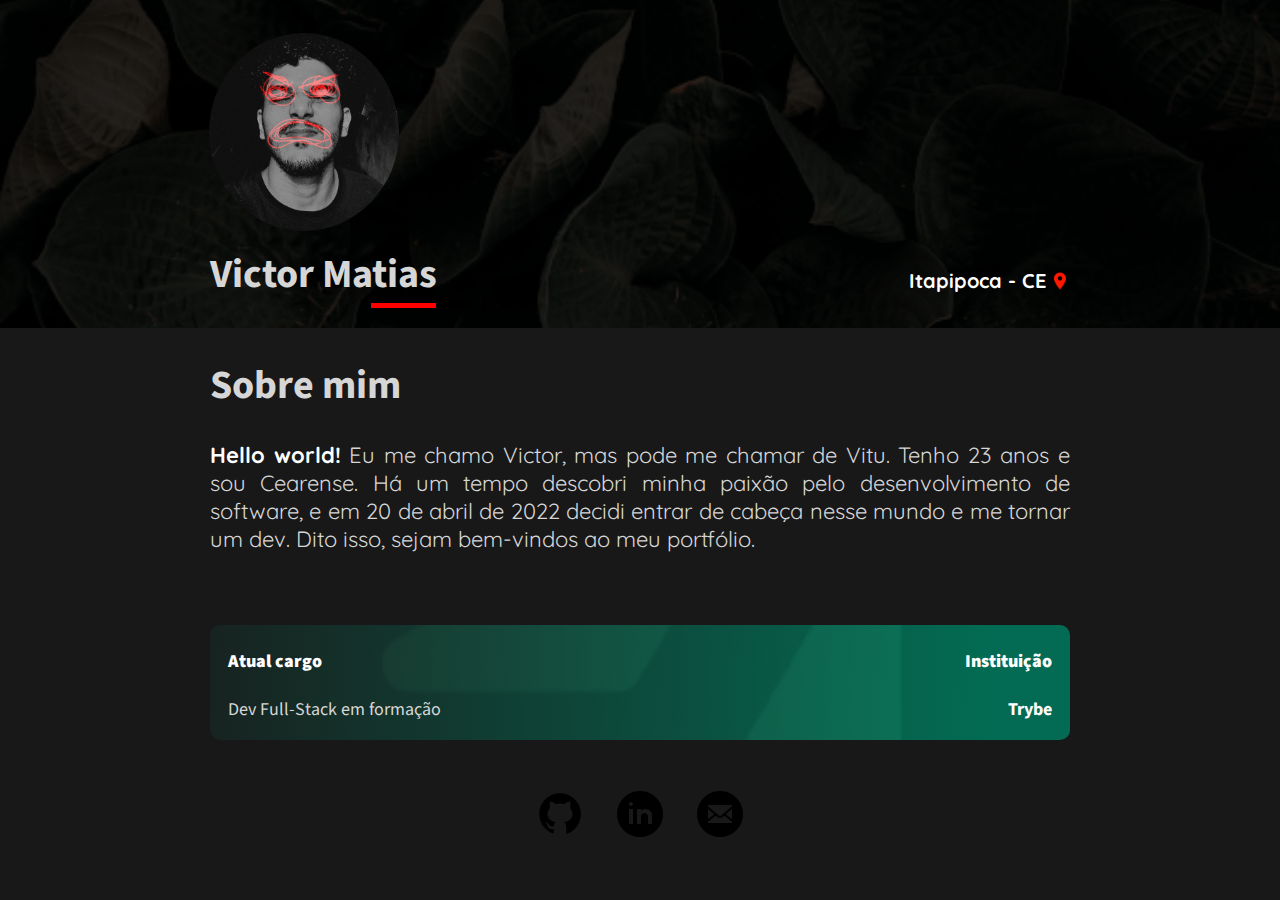
==== index.html @ 88dcd52e "Adiciona links para github, linkedin, email e uma imagem ao fundo de current-position." ====
<!DOCTYPE html>
<html lang="pt-br">

<head>
  <meta charset="UTF-8">
  <meta http-equiv="X-UA-Compatible" content="IE=edge">
  <meta name="viewport" content="width=device-width, initial-scale=1.0">
  <title>Portfólio | Victor Matias</title>
  <link rel="stylesheet" href="style.css">
  <!--secao de fontes inicio-->

  <link rel="preconnect" href="https://fonts.googleapis.com">
  <link rel="preconnect" href="https://fonts.gstatic.com" crossorigin>
  <link href="https://fonts.googleapis.com/css2?family=Source+Sans+Pro&display=swap" rel="stylesheet"> 

  <link rel="preconnect" href="https://fonts.googleapis.com">
  <link rel="preconnect" href="https://fonts.gstatic.com" crossorigin>
  <link href="https://fonts.googleapis.com/css2?family=Koulen&family=Quicksand:wght@300&family=Source+Sans+Pro&display=swap" rel="stylesheet">

  <!--secao de fontes fim-->
</head>

<body>
  <div class="profile">
    <!-- <img id="backgound-profile" src="imagens/fundo.png" alt="fundo com flores desfocadas"> redimencionar essa imagem-->
    <div class="profile-content">
      <div class="profile-picture">
        <img id="picture" src="imagens/eu.png" alt="esse sou eu com a cara toda riscada" width="300px">
        <h3 id="name">Victor Matias</h3>
        <div id="redline"></div>
      </div>
      <div class="profile-locality">
        <p><strong>Itapipoca - CE</strong></p>
        <img id="pin" src="imagens/icones/pin.png" alt="icone de um pin">
      </div>
    </div>
  </div>

    <main>
      <div class="about-me">
        <h1 id="main-title">Sobre mim</h1>
        <p id="about-me-text"><strong>Hello world!</strong>  Eu me chamo Victor, mas pode me chamar de Vitu. Tenho 23 anos e sou Cearense. Há um tempo descobri  minha paixão pelo desenvolvimento de software, e em 20 de abril de 2022 decidi entrar de cabeça nesse mundo  e me tornar um dev. Dito isso, sejam bem-vindos ao meu portfólio.</p>
      </div>

      <div class="current-position">
        <div class="position">
          <h4><strong>Atual cargo</strong></h4>
          <p>Dev Full-Stack em formação</p>
        </div>
        <div class="company">
          <h4><strong>Instituição</strong></h4>
          <p><a class="link-company" href="https://www.betrybe.com/" target="_blank"><strong>Trybe</strong></a></p>
        </div>
      </div>
    </main>

  <div class="links">
    <a class="link-company icons" href="https://github.com/victormatia" target="_blank"><img src="imagens/icones/githubIcon.png" alt="icone do github"></a>
    <!-- <a class="link-company" href="https://github.com/victormatia" target="_blank"><strong>GitHub</strong></a> -->
    <a class="link-company icons" href="https://www.linkedin.com/in/victor-matias-b22611238/" target="_blank"><img src="imagens/icones/linkedinIcon.png" alt="icone do linkedin"></a>
    <!-- <a class="link-company" href="#"><strong>LinkedIn</strong></a> -->
    <a class="link-company icons" href="#"><img src="imagens/icones/emailIcon.png" alt="icone do email"></a>
    <!-- <a class="link-company" href="#"><strong>Gmail</strong></a> -->
  </div>

</body>

</html>
---- style.css ----
@charset "UTF-8";

body {
    width: 860px;
    margin: auto;
    background-color: #181818;
    font-family: 'Source Sans Pro', sans-serif;
    color: #D6D6D6;
}

strong {
    color: white;
}

.profile {
    background: rgba(0, 0, 0, 0.800) url(imagens/fundo.png);
    /*Essa propriedade adiciona uma imagem como bg e escurece*/
    width: 100%;
    height: 350px;
    background-position: center;
    background-repeat: no-repeat;
    background-size: cover;
    background-blend-mode: darken;
    position: absolute;
    left: 0;
    margin-top: -22px;
}

.profile-content {
    /* essa classe centraliza o profile*/
    /*Precisa melhorar a responsividade. Itens sem quebra de linha*/
    color: #D6D6D6;
    width: 860px;
    margin: auto;
    display: flex;
    justify-content: space-between;
    align-items: center;
    flex-direction: row;
    flex-wrap: wrap;

}

.profile-picture {
    display: flex;
    align-items: center;
    justify-content: center;
    flex-direction: column;
}

#picture {
    border-radius: 100%;
    width: 190px;
    margin-top: 30px;
    position: relative;
    top: 25px;
    left: -20px;
}

h3 {
    font-size: 40px;
}

#redline {
    background-color: red;
    width: 65px;
    height: 5px;
    position: relative;
    top: -40px;
    left: 80px;
}

.profile-locality {
    display: flex;
    flex-direction: row;
    align-items: center;
    /* essa propriedade faz com que o pin fique com a proporcao normal*/
    font-family: 'Quicksand', sans-serif;
    font-size: 20px;
    font-weight: 900;
    position: relative;
    top: 118px;
}

#pin {
    width: 20px;
    padding-left: 4px;
}

main {
    height: 450px;
    position: relative;
    top: 330px;
    /*atencao para o comportamento*/
    display: flex;
    flex-direction: column;
    gap: 50px;
    /* empurra a proxima caixa pra baixo*/
    /* justify-content: center; sera necessario? */
    align-items: center;

}

#main-title {
    font-size: 40px;
}

#about-me-text {
    text-align: justify;
    font-size: 22px;
    font-style: normal;
    font-family: 'Quicksand', sans-serif;
}

.current-position {
    width: 860px;
    display: flex;
    justify-content: space-between;
    border-radius: 10px;
    background: linear-gradient(91.85deg, #1a1a1aeb -2.94%, #036b53da 89.87%), url(imagens/logotrybe.png);
    background-size: 100%;
    background-repeat: no-repeat;
    background-position: right;
}

.position {
    font-size: 18px;
    margin-left: 18px;
}

.company {
    text-align: right;
    font-size: 18px;
    margin-right: 18px;
}

.link-company {
    text-decoration: none;
    color: white;
}

.links {
    width: 860px;
    /* font-size: 20px; */
    position: fixed;
    bottom: 40px;
    display: flex;
    justify-content: center;
    /* font-family: 'Quicksand', sans-serif; */
}

.icons {
    margin: 15px;
}
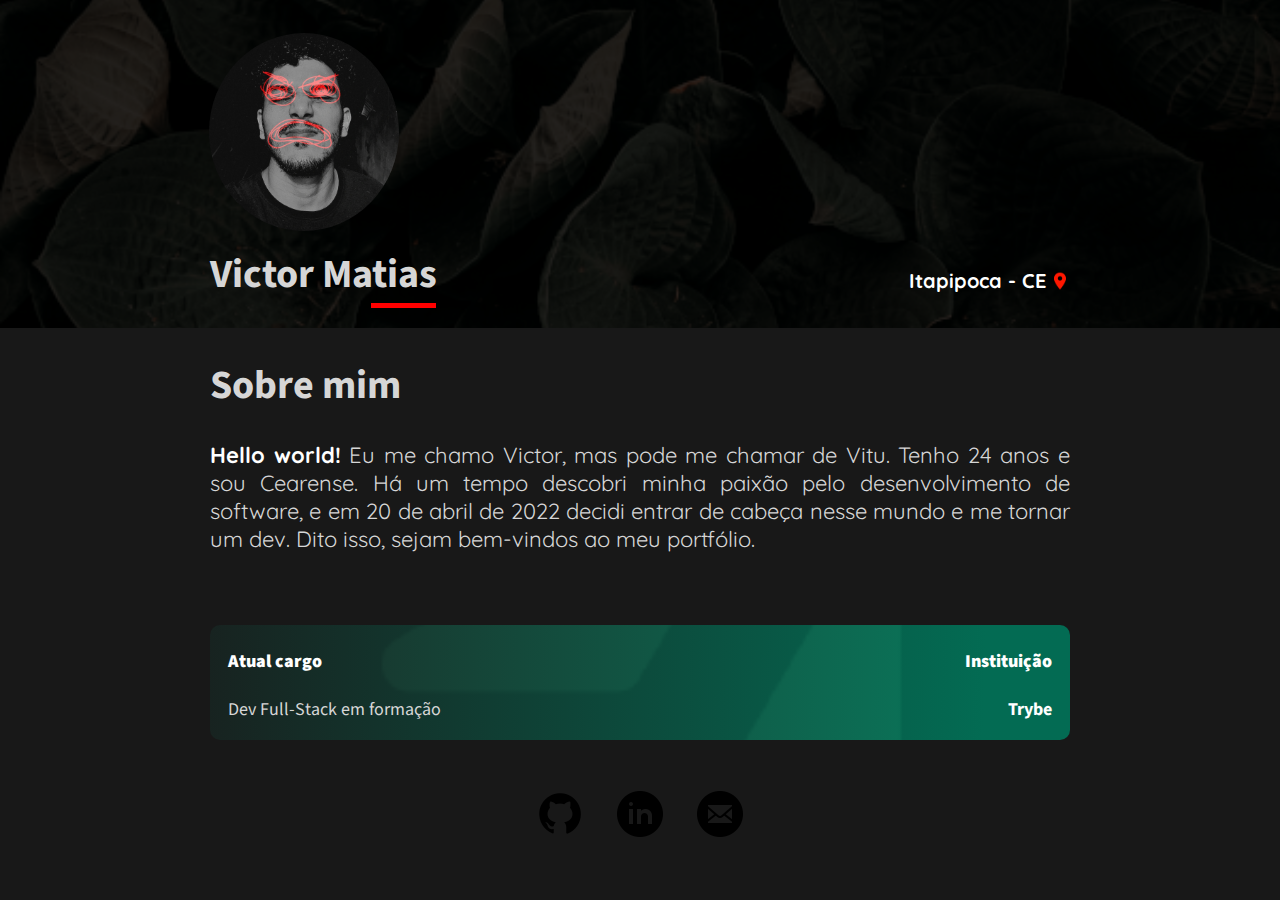
==== commit 23608cc4: "Adiciona favicon e atualiza idade." ====
--- a/index.html
+++ b/index.html
@@ -7,6 +7,7 @@
   <meta name="viewport" content="width=device-width, initial-scale=1.0">
   <title>Portfólio | Victor Matias</title>
   <link rel="stylesheet" href="style.css">
+  <link rel="shortcut icon" href="imagens/icones/logo.png" type="image/x-icon">
   <!--secao de fontes inicio-->
 
   <link rel="preconnect" href="https://fonts.googleapis.com">
@@ -22,7 +23,6 @@
 
 <body>
   <div class="profile">
-    <!-- <img id="backgound-profile" src="imagens/fundo.png" alt="fundo com flores desfocadas"> redimencionar essa imagem-->
     <div class="profile-content">
       <div class="profile-picture">
         <img id="picture" src="imagens/eu.png" alt="esse sou eu com a cara toda riscada" width="300px">
@@ -39,7 +39,7 @@
     <main>
       <div class="about-me">
         <h1 id="main-title">Sobre mim</h1>
-        <p id="about-me-text"><strong>Hello world!</strong>  Eu me chamo Victor, mas pode me chamar de Vitu. Tenho 23 anos e sou Cearense. Há um tempo descobri  minha paixão pelo desenvolvimento de software, e em 20 de abril de 2022 decidi entrar de cabeça nesse mundo  e me tornar um dev. Dito isso, sejam bem-vindos ao meu portfólio.</p>
+        <p id="about-me-text"><strong>Hello world!</strong>  Eu me chamo Victor, mas pode me chamar de Vitu. Tenho 24 anos e sou Cearense. Há um tempo descobri  minha paixão pelo desenvolvimento de software, e em 20 de abril de 2022 decidi entrar de cabeça nesse mundo  e me tornar um dev. Dito isso, sejam bem-vindos ao meu portfólio.</p>
       </div>
 
       <div class="current-position">
--- a/style.css
+++ b/style.css
@@ -2,6 +2,7 @@
 
 body {
     width: 860px;
+    /* width: 60%; */
     margin: auto;
     background-color: #181818;
     font-family: 'Source Sans Pro', sans-serif;
@@ -56,12 +57,12 @@
     left: -20px;
 }
 
-h3 {
+#name {
     font-size: 40px;
 }
 
 #redline {
-    background-color: red;
+    background-color: #ff0000;
     width: 65px;
     height: 5px;
     position: relative;
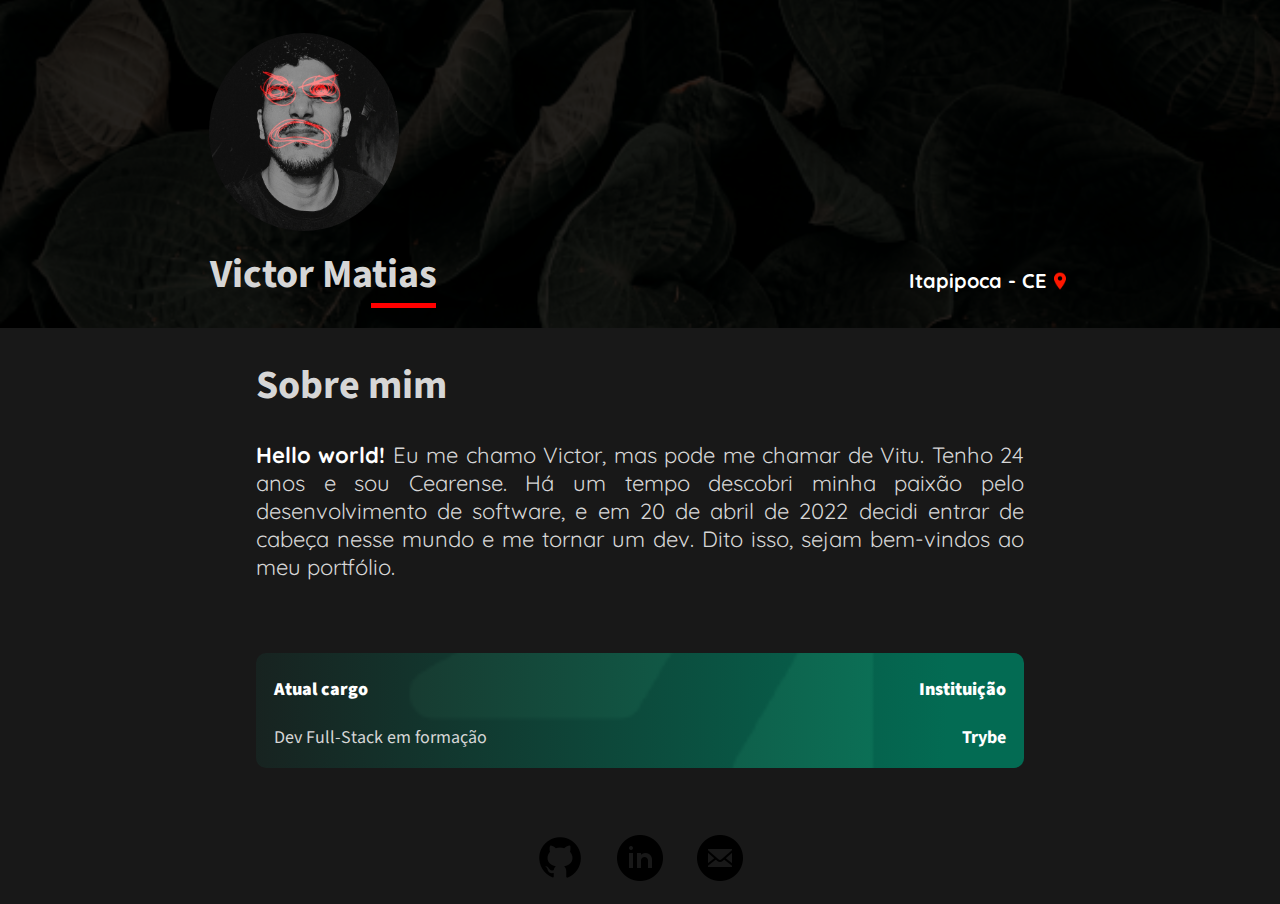
==== commit 14befbba: "Troca largura fixa por variável do profile-content e main." ====
--- a/index.html
+++ b/index.html
@@ -52,17 +52,16 @@
           <p><a class="link-company" href="https://www.betrybe.com/" target="_blank"><strong>Trybe</strong></a></p>
         </div>
       </div>
+
+      <div class="links">
+        <a class="link-company icons" href="https://github.com/victormatia" target="_blank"><img src="imagens/icones/githubIcon.png" alt="icone do github"></a>
+        <!-- <a class="link-company" href="https://github.com/victormatia" target="_blank"><strong>GitHub</strong></a> -->
+        <a class="link-company icons" href="https://www.linkedin.com/in/victor-matias-b22611238/" target="_blank"><img src="imagens/icones/linkedinIcon.png" alt="icone do linkedin"></a>
+        <!-- <a class="link-company" href="#"><strong>LinkedIn</strong></a> -->
+        <a class="link-company icons" href="#"><img src="imagens/icones/emailIcon.png" alt="icone do email"></a>
+        <!-- <a class="link-company" href="#"><strong>Gmail</strong></a> -->
+      </div>
     </main>
-
-  <div class="links">
-    <a class="link-company icons" href="https://github.com/victormatia" target="_blank"><img src="imagens/icones/githubIcon.png" alt="icone do github"></a>
-    <!-- <a class="link-company" href="https://github.com/victormatia" target="_blank"><strong>GitHub</strong></a> -->
-    <a class="link-company icons" href="https://www.linkedin.com/in/victor-matias-b22611238/" target="_blank"><img src="imagens/icones/linkedinIcon.png" alt="icone do linkedin"></a>
-    <!-- <a class="link-company" href="#"><strong>LinkedIn</strong></a> -->
-    <a class="link-company icons" href="#"><img src="imagens/icones/emailIcon.png" alt="icone do email"></a>
-    <!-- <a class="link-company" href="#"><strong>Gmail</strong></a> -->
-  </div>
-
 </body>
 
 </html>--- a/style.css
+++ b/style.css
@@ -1,8 +1,8 @@
 @charset "UTF-8";
 
 body {
-    width: 860px;
-    /* width: 60%; */
+    width: 60%;
+    max-width: 850px;
     margin: auto;
     background-color: #181818;
     font-family: 'Source Sans Pro', sans-serif;
@@ -31,13 +31,14 @@
     /* essa classe centraliza o profile*/
     /*Precisa melhorar a responsividade. Itens sem quebra de linha*/
     color: #D6D6D6;
-    width: 860px;
-    margin: auto;
+    width: 80%;
+    max-width: 860px;
+    margin: 0 auto;
     display: flex;
     justify-content: space-between;
     align-items: center;
     flex-direction: row;
-    flex-wrap: wrap;
+    /* flex-wrap: wrap; */
 
 }
 
@@ -113,7 +114,7 @@
 }
 
 .current-position {
-    width: 860px;
+    width: 100%;
     display: flex;
     justify-content: space-between;
     border-radius: 10px;
@@ -140,13 +141,10 @@
 }
 
 .links {
+    width: 80%;
     width: 860px;
-    /* font-size: 20px; */
-    position: fixed;
-    bottom: 40px;
     display: flex;
     justify-content: center;
-    /* font-family: 'Quicksand', sans-serif; */
 }
 
 .icons {
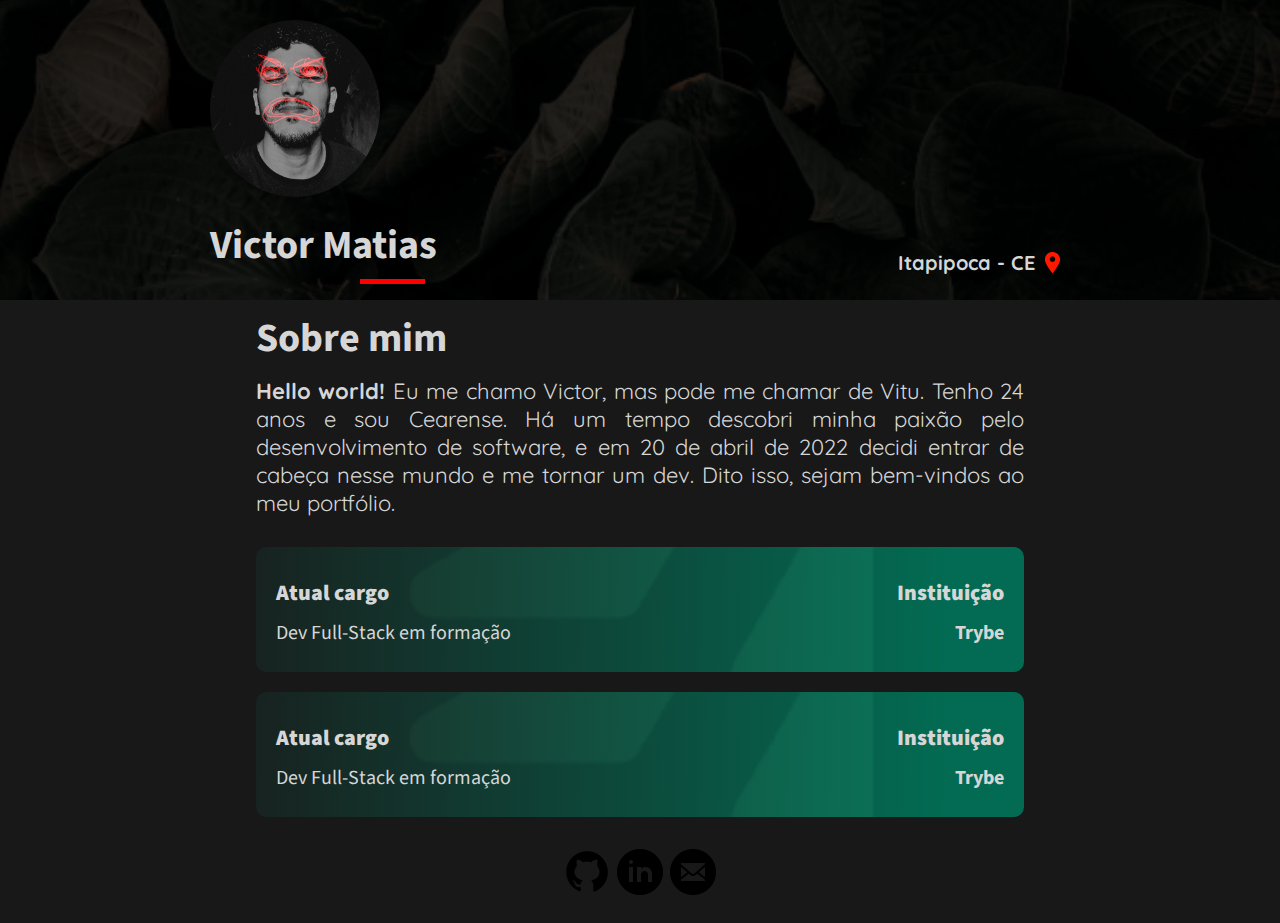
==== commit 990fbe30: "Adiciona responsividade mobile e nova seção.no main." ====
--- a/index.html
+++ b/index.html
@@ -47,6 +47,19 @@
           <h4><strong>Atual cargo</strong></h4>
           <p>Dev Full-Stack em formação</p>
         </div>
+        <hr>
+        <div class="company">
+          <h4><strong>Instituição</strong></h4>
+          <p><a class="link-company" href="https://www.betrybe.com/" target="_blank"><strong>Trybe</strong></a></p>
+        </div>
+      </div>
+
+      <div class="current-position">
+        <div class="position">
+          <h4><strong>Atual cargo</strong></h4>
+          <p>Dev Full-Stack em formação</p>
+        </div>
+        <hr>
         <div class="company">
           <h4><strong>Instituição</strong></h4>
           <p><a class="link-company" href="https://www.betrybe.com/" target="_blank"><strong>Trybe</strong></a></p>
--- a/style.css
+++ b/style.css
@@ -1,61 +1,44 @@
-@charset "UTF-8";
+* {
+    margin: 0;
+    padding: 0;
+    box-sizing: border-box;
+}
 
 body {
-    width: 60%;
-    max-width: 850px;
-    margin: auto;
     background-color: #181818;
     font-family: 'Source Sans Pro', sans-serif;
     color: #D6D6D6;
 }
 
-strong {
-    color: white;
-}
-
 .profile {
     background: rgba(0, 0, 0, 0.800) url(imagens/fundo.png);
-    /*Essa propriedade adiciona uma imagem como bg e escurece*/
     width: 100%;
-    height: 350px;
+    height: 300px;
     background-position: center;
     background-repeat: no-repeat;
     background-size: cover;
     background-blend-mode: darken;
-    position: absolute;
-    left: 0;
-    margin-top: -22px;
 }
 
 .profile-content {
-    /* essa classe centraliza o profile*/
-    /*Precisa melhorar a responsividade. Itens sem quebra de linha*/
-    color: #D6D6D6;
     width: 80%;
     max-width: 860px;
     margin: 0 auto;
     display: flex;
     justify-content: space-between;
     align-items: center;
-    flex-direction: row;
-    /* flex-wrap: wrap; */
-
 }
 
 .profile-picture {
     display: flex;
-    align-items: center;
-    justify-content: center;
     flex-direction: column;
 }
 
 #picture {
     border-radius: 100%;
-    width: 190px;
-    margin-top: 30px;
-    position: relative;
-    top: 25px;
-    left: -20px;
+    width: 170px;
+    margin: 20px 0;
+    
 }
 
 #name {
@@ -66,16 +49,15 @@
     background-color: #ff0000;
     width: 65px;
     height: 5px;
+    margin: 5px 0;
     position: relative;
-    top: -40px;
-    left: 80px;
+    left: 150px;
 }
 
 .profile-locality {
     display: flex;
     flex-direction: row;
     align-items: center;
-    /* essa propriedade faz com que o pin fique com a proporcao normal*/
     font-family: 'Quicksand', sans-serif;
     font-size: 20px;
     font-weight: 900;
@@ -84,22 +66,20 @@
 }
 
 #pin {
-    width: 20px;
-    padding-left: 4px;
+    width: 25px;
+    margin: 0 5px;
 }
 
 main {
-    height: 450px;
-    position: relative;
-    top: 330px;
-    /*atencao para o comportamento*/
     display: flex;
     flex-direction: column;
-    gap: 50px;
-    /* empurra a proxima caixa pra baixo*/
-    /* justify-content: center; sera necessario? */
     align-items: center;
-
+}
+
+.about-me {
+    width: 60%;
+    max-width: 850px;
+    margin: 10px 0;
 }
 
 #main-title {
@@ -109,45 +89,141 @@
 #about-me-text {
     text-align: justify;
     font-size: 22px;
-    font-style: normal;
     font-family: 'Quicksand', sans-serif;
+    margin: 10px 0;
 }
 
 .current-position {
-    width: 100%;
+    width: 60%;
+    max-width: 850px;
+    margin: 10px 0;
     display: flex;
     justify-content: space-between;
     border-radius: 10px;
+    padding: 20px 20px;
     background: linear-gradient(91.85deg, #1a1a1aeb -2.94%, #036b53da 89.87%), url(imagens/logotrybe.png);
-    background-size: 100%;
+    background-size: cover;
     background-repeat: no-repeat;
-    background-position: right;
+    background-position: center;
 }
 
 .position {
-    font-size: 18px;
-    margin-left: 18px;
+    font-size: 20px;
+}
+
+.position h4 {
+    font-size: 22px;
+    margin: 10px 0;
+}
+
+.position p {
+    font-size: 20px;
+    margin: 5px 0;
+}
+
+hr {
+    display: none;
 }
 
 .company {
     text-align: right;
-    font-size: 18px;
-    margin-right: 18px;
-}
-
-.link-company {
+    font-size: 20px;
+}
+
+.company h4 {
+    font-size: 22px;
+    margin: 10px 0;
+}
+
+.company a {
     text-decoration: none;
-    color: white;
+    color: #D6D6D6;
 }
 
 .links {
-    width: 80%;
-    width: 860px;
-    display: flex;
-    justify-content: center;
-}
-
-.icons {
-    margin: 15px;
-}
-
+    margin: 20px 0;
+}
+
+@media screen and (max-width: 600px) {
+
+    .profile {
+        height: 300px;
+    }
+
+    .profile-content {
+        width: 80%;
+        max-width: 860px;
+        display: flex;
+        justify-content: center;
+        
+    }
+
+    .profile-picture {
+        align-items: center;
+    }
+
+    .profile-picture img {
+        width: 250px;
+    }
+
+    .profile-locality {
+        display: none;
+    }
+
+    #name {
+        font-size: 30px;
+    }
+
+    #redline {
+        position: static;
+    }
+
+    .about-me {
+        width: 80%;
+    }
+
+    #main-title {
+        font-size: 30px;
+    }
+
+    .current-position {
+        width: 80%;
+        flex-direction: column;
+        align-items: center;
+        padding: 20px 0;
+    }
+
+    .position {
+        margin: 20px 0;
+    }
+
+    .position h4 {
+        font-size: 22px;
+        text-align: center;
+    }
+
+    .position p {
+        font-size: 20px;
+        margin: 5px 0;
+    }
+
+    hr {
+        display: block;
+        width: 50%;
+    }
+
+    .company {
+        align-items: center;
+        margin: 20px 0;
+    }
+
+    .company h4 {
+        font-size: 22px;
+        text-align: center;
+    }
+
+    .company p {
+        font-size: 22px;
+        text-align: center;
+    }
+}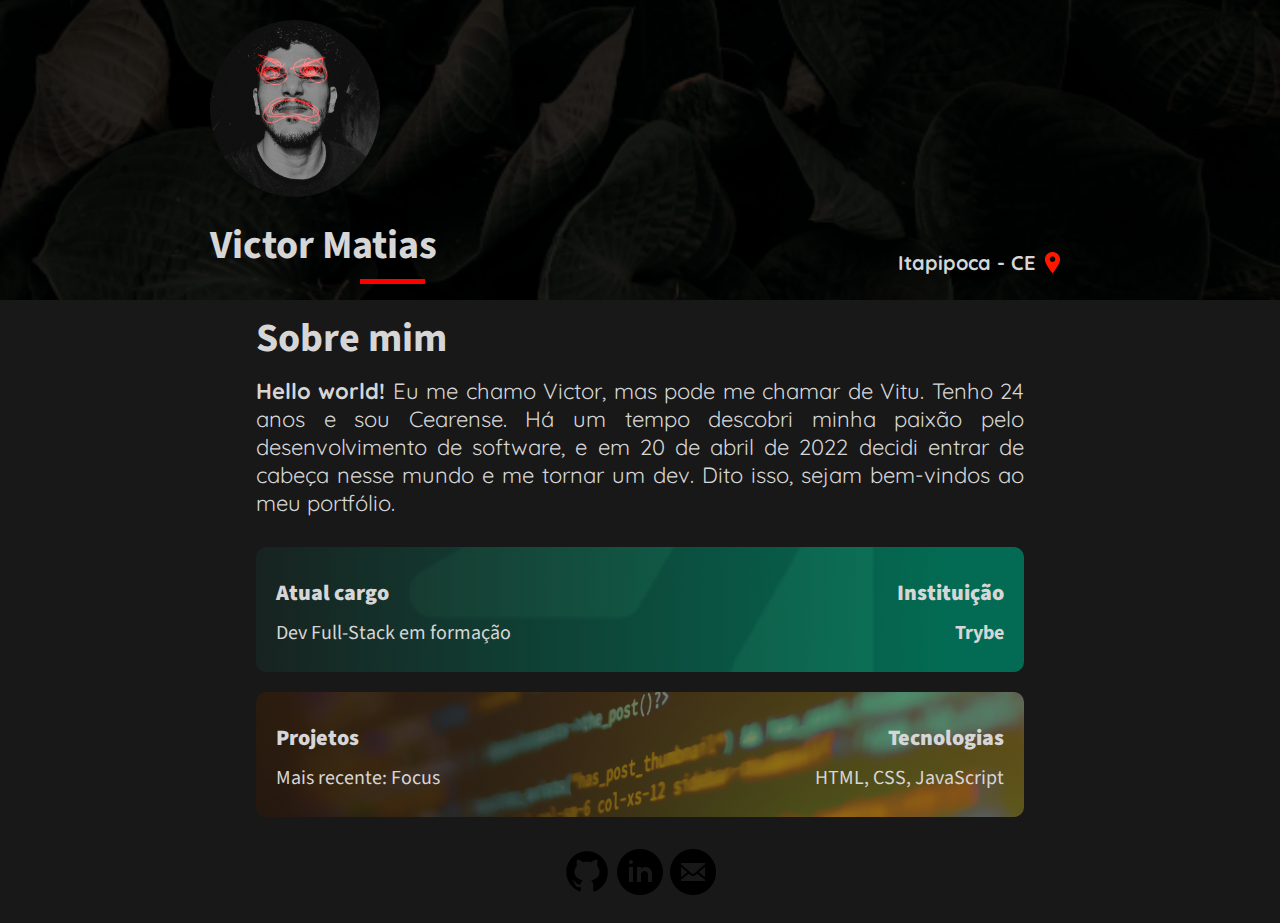
==== commit b151f0d9: "Estiliza seção de projetos." ====
--- a/index.html
+++ b/index.html
@@ -42,27 +42,27 @@
         <p id="about-me-text"><strong>Hello world!</strong>  Eu me chamo Victor, mas pode me chamar de Vitu. Tenho 24 anos e sou Cearense. Há um tempo descobri  minha paixão pelo desenvolvimento de software, e em 20 de abril de 2022 decidi entrar de cabeça nesse mundo  e me tornar um dev. Dito isso, sejam bem-vindos ao meu portfólio.</p>
       </div>
 
-      <div class="current-position">
-        <div class="position">
+      <div id="current-position" class="cards">
+        <div class="cards-left">
           <h4><strong>Atual cargo</strong></h4>
           <p>Dev Full-Stack em formação</p>
         </div>
         <hr>
-        <div class="company">
+        <div class="cards-rigth">
           <h4><strong>Instituição</strong></h4>
           <p><a class="link-company" href="https://www.betrybe.com/" target="_blank"><strong>Trybe</strong></a></p>
         </div>
       </div>
 
-      <div class="current-position">
-        <div class="position">
-          <h4><strong>Atual cargo</strong></h4>
-          <p>Dev Full-Stack em formação</p>
+      <div id="current-project"  class="cards">
+        <div class="cards-left">
+          <h4><strong>Projetos</strong></h4>
+          <p>Mais recente: Focus</p>
         </div>
         <hr>
-        <div class="company">
-          <h4><strong>Instituição</strong></h4>
-          <p><a class="link-company" href="https://www.betrybe.com/" target="_blank"><strong>Trybe</strong></a></p>
+        <div class="cards-rigth">
+          <h4><strong>Tecnologias</strong></h4>
+          <p>HTML, CSS, JavaScript</p>
         </div>
       </div>
 
--- a/style.css
+++ b/style.css
@@ -93,30 +93,40 @@
     margin: 10px 0;
 }
 
-.current-position {
-    width: 60%;
-    max-width: 850px;
-    margin: 10px 0;
-    display: flex;
-    justify-content: space-between;
-    border-radius: 10px;
-    padding: 20px 20px;
+#current-position {
     background: linear-gradient(91.85deg, #1a1a1aeb -2.94%, #036b53da 89.87%), url(imagens/logotrybe.png);
     background-size: cover;
     background-repeat: no-repeat;
     background-position: center;
 }
 
-.position {
-    font-size: 20px;
-}
-
-.position h4 {
+#current-project {
+    background: linear-gradient(91.85deg, #090909c1, #9f6b0176), url(imagens/bg-projects-large.jpg);
+    background-size: cover;
+    background-repeat: no-repeat;
+    background-position: center;
+}
+
+.cards {
+    width: 60%;
+    max-width: 850px;
+    margin: 10px 0;
+    display: flex;
+    justify-content: space-between;
+    border-radius: 10px;
+    padding: 20px 20px;
+}
+
+.cards-left {
+    font-size: 20px;
+}
+
+.cards-left h4 {
     font-size: 22px;
     margin: 10px 0;
 }
 
-.position p {
+.cards-left p {
     font-size: 20px;
     margin: 5px 0;
 }
@@ -125,17 +135,17 @@
     display: none;
 }
 
-.company {
+.cards-rigth {
     text-align: right;
     font-size: 20px;
 }
 
-.company h4 {
+.cards-rigth h4 {
     font-size: 22px;
     margin: 10px 0;
 }
 
-.company a {
+.cards-rigth a {
     text-decoration: none;
     color: #D6D6D6;
 }
@@ -186,23 +196,23 @@
         font-size: 30px;
     }
 
-    .current-position {
+    .cards {
         width: 80%;
         flex-direction: column;
         align-items: center;
         padding: 20px 0;
     }
 
-    .position {
+    .cards-left {
         margin: 20px 0;
     }
 
-    .position h4 {
+    .cards-left h4 {
         font-size: 22px;
         text-align: center;
     }
 
-    .position p {
+    .cards-left p {
         font-size: 20px;
         margin: 5px 0;
     }
@@ -212,18 +222,18 @@
         width: 50%;
     }
 
-    .company {
+    .cards-rigth {
         align-items: center;
         margin: 20px 0;
     }
 
-    .company h4 {
+    .cards-rigth h4 {
         font-size: 22px;
         text-align: center;
     }
 
-    .company p {
+    .cards-rigth p {
         font-size: 22px;
         text-align: center;
     }
-}+}
